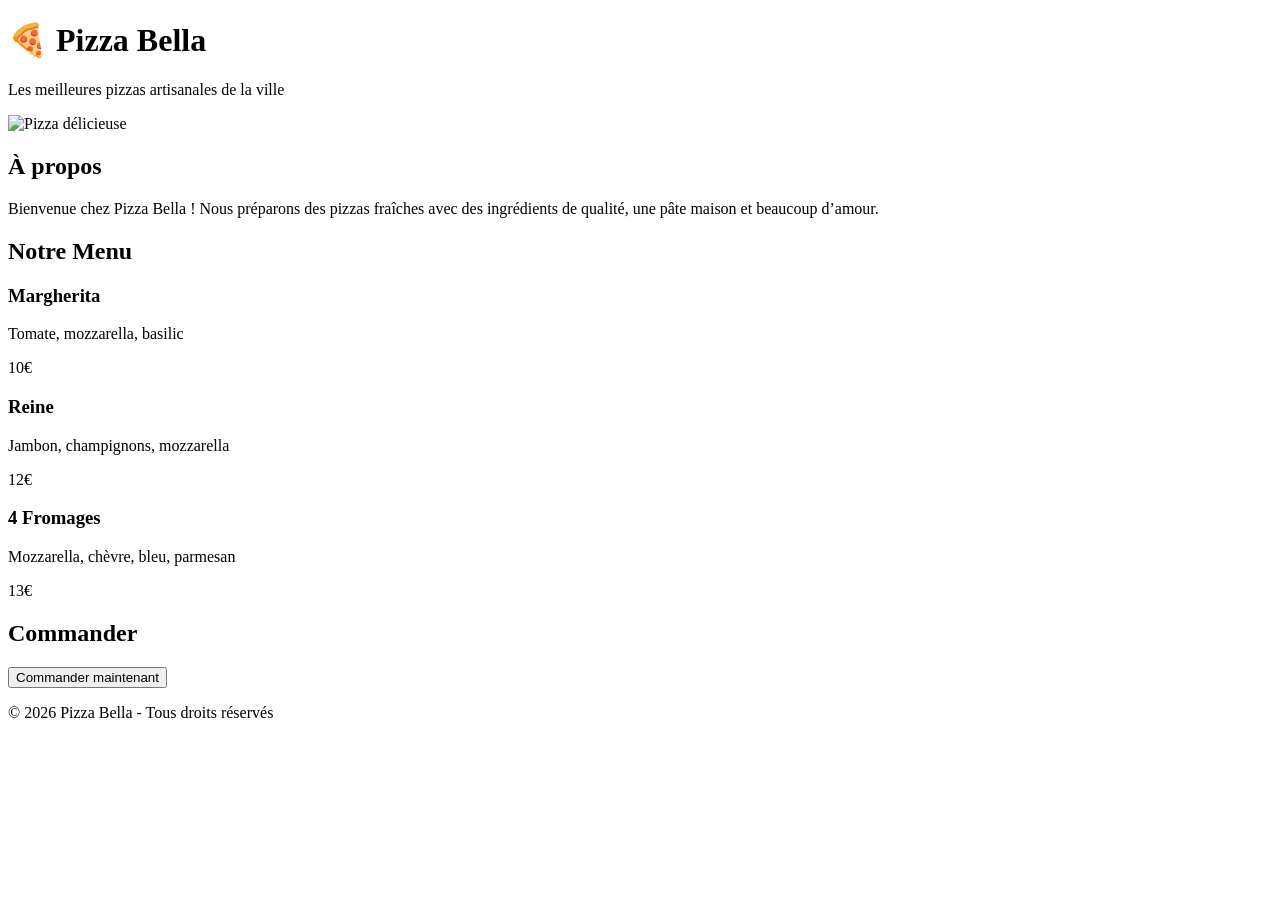
==== index.html @ 38fc57ae "Add files via upload" ====
<!DOCTYPE html>
<html lang="fr">
<head>
    <meta charset="UTF-8">
    <meta name="viewport" content="width=device-width, initial-scale=1.0">
    <title>Pizza Bella</title>
    <link rel="stylesheet" href="style.css">
</head>
<body>

    <header>
        <h1>🍕 Pizza Bella</h1>
        <p>Les meilleures pizzas artisanales de la ville</p>
    </header>

    <section class="hero">
        <img src="pizza.jpg" alt="Pizza délicieuse">
    </section>

    <section class="about">
        <h2>À propos</h2>
        <p>
            Bienvenue chez Pizza Bella !  
            Nous préparons des pizzas fraîches avec des ingrédients de qualité,
            une pâte maison et beaucoup d’amour.
        </p>
    </section>

    <section class="menu">
        <h2>Notre Menu</h2>

        <div class="pizza-card">
            <h3>Margherita</h3>
            <p>Tomate, mozzarella, basilic</p>
            <span>10€</span>
        </div>

        <div class="pizza-card">
            <h3>Reine</h3>
            <p>Jambon, champignons, mozzarella</p>
            <span>12€</span>
        </div>

        <div class="pizza-card">
            <h3>4 Fromages</h3>
            <p>Mozzarella, chèvre, bleu, parmesan</p>
            <span>13€</span>
        </div>

    </section>

    <section class="contact">
        <h2>Commander</h2>
        <button>Commander maintenant</button>
    </section>

    <footer>
        <p>© 2026 Pizza Bella - Tous droits réservés</p>
    </footer>

</body>
</html>
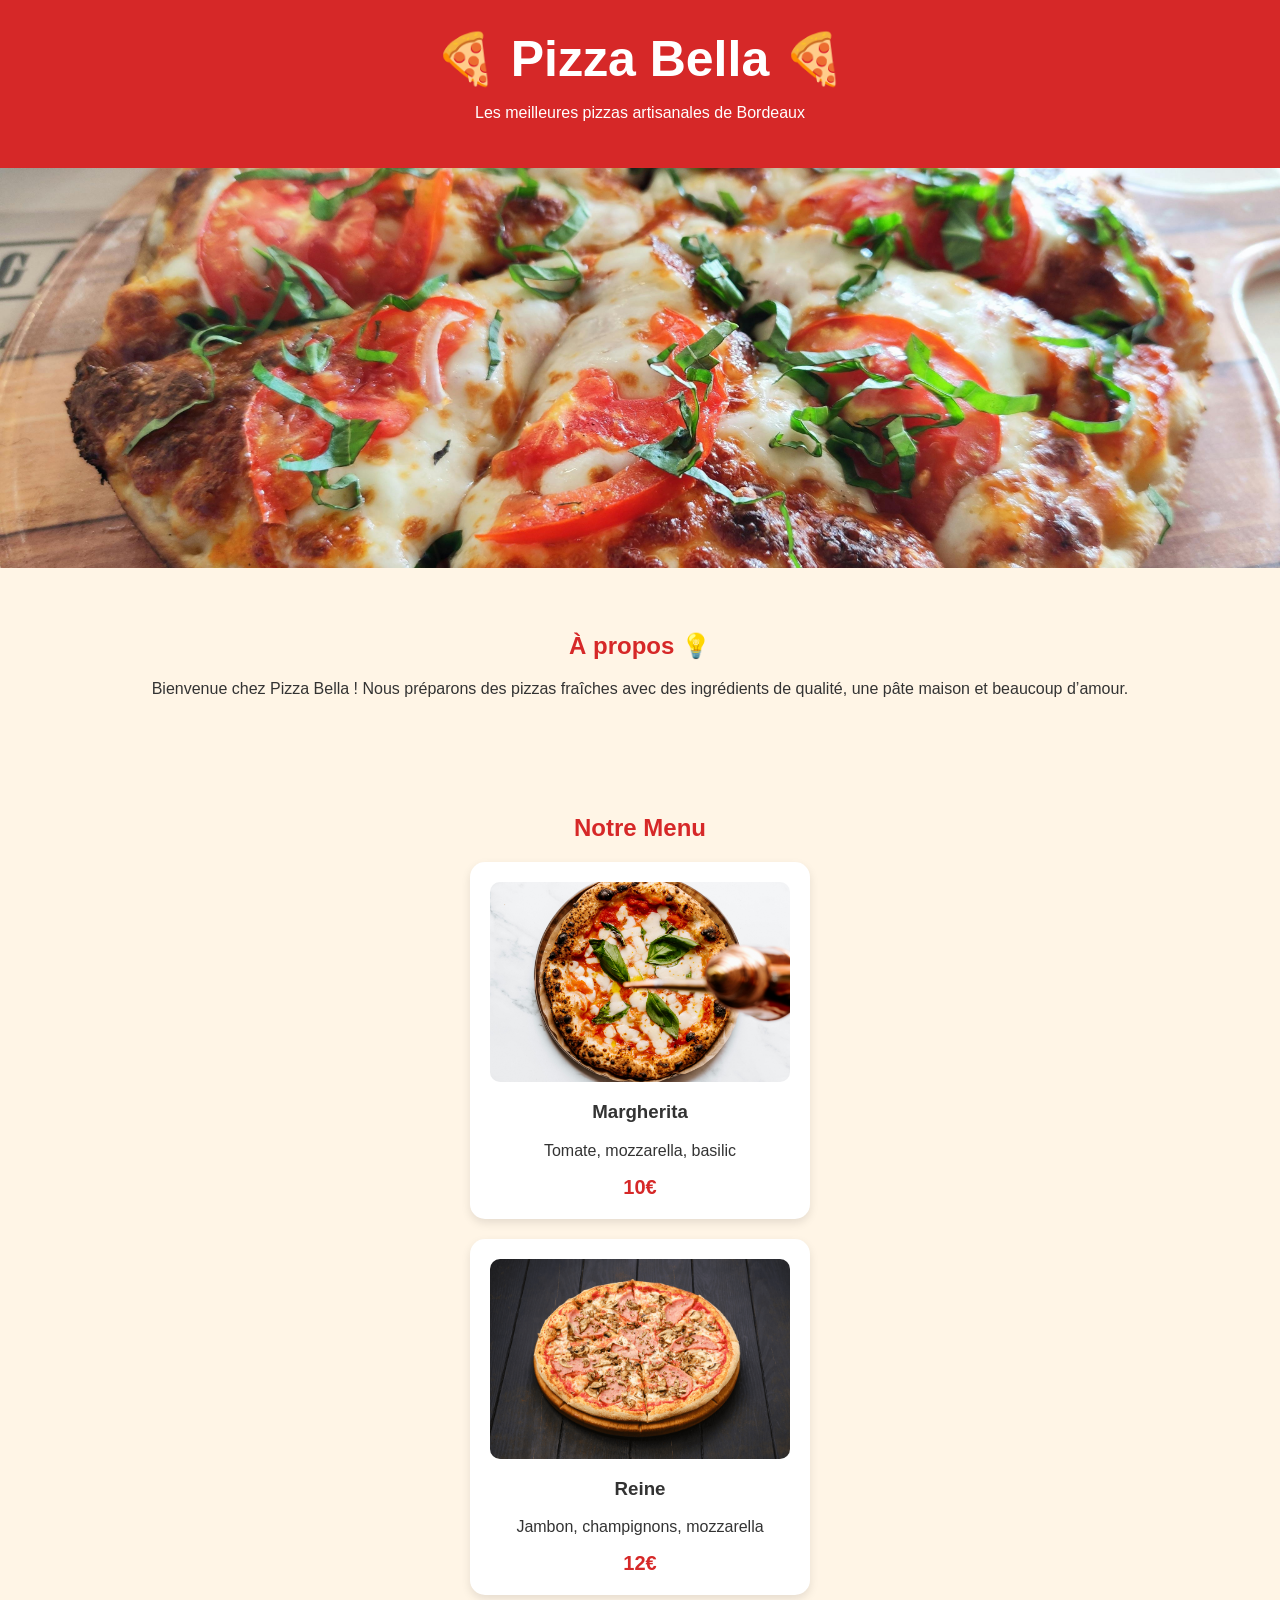
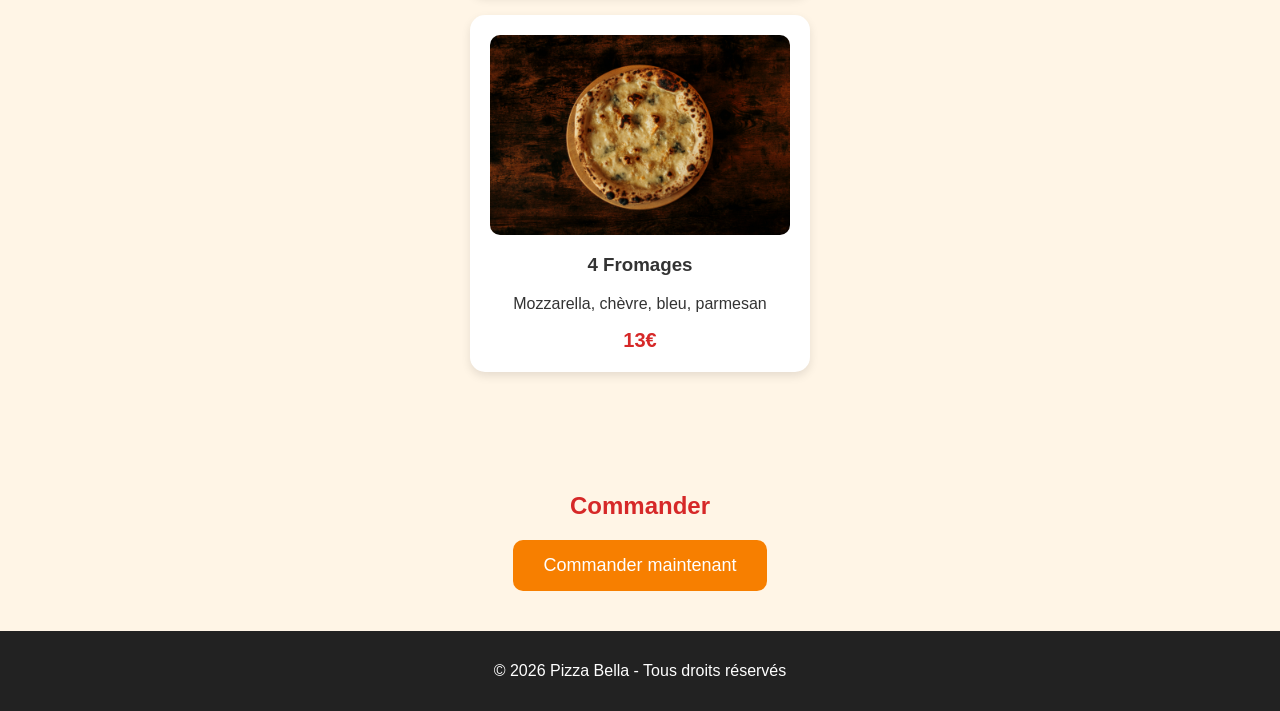
==== commit 8ff4bee3: "Add files via upload" ====
--- a/index.html
+++ b/index.html
@@ -9,8 +9,8 @@
 <body>
 
     <header>
-        <h1>🍕 Pizza Bella</h1>
-        <p>Les meilleures pizzas artisanales de la ville</p>
+        <h1>🍕 Pizza Bella 🍕</h1>
+        <p>Les meilleures pizzas artisanales de Bordeaux</p>
     </header>
 
     <section class="hero">
@@ -18,7 +18,7 @@
     </section>
 
     <section class="about">
-        <h2>À propos</h2>
+        <h2>À propos 💡</h2>
         <p>
             Bienvenue chez Pizza Bella !  
             Nous préparons des pizzas fraîches avec des ingrédients de qualité,
@@ -27,27 +27,30 @@
     </section>
 
     <section class="menu">
-        <h2>Notre Menu</h2>
+    <h2>Notre Menu</h2>
 
-        <div class="pizza-card">
-            <h3>Margherita</h3>
-            <p>Tomate, mozzarella, basilic</p>
-            <span>10€</span>
-        </div>
+    <div class="pizza-card">
+        <img src="margherita.jpg" alt="Pizza Margherita">
+        <h3>Margherita</h3>
+        <p>Tomate, mozzarella, basilic</p>
+        <span>10€</span>
+    </div>
 
-        <div class="pizza-card">
-            <h3>Reine</h3>
-            <p>Jambon, champignons, mozzarella</p>
-            <span>12€</span>
-        </div>
+    <div class="pizza-card">
+        <img src="reine.jpg" alt="Pizza Reine">
+        <h3>Reine</h3>
+        <p>Jambon, champignons, mozzarella</p>
+        <span>12€</span>
+    </div>
 
-        <div class="pizza-card">
-            <h3>4 Fromages</h3>
-            <p>Mozzarella, chèvre, bleu, parmesan</p>
-            <span>13€</span>
-        </div>
+    <div class="pizza-card">
+        <img src="4fromages.jpg" alt="Pizza 4 Fromages">
+        <h3>4 Fromages</h3>
+        <p>Mozzarella, chèvre, bleu, parmesan</p>
+        <span>13€</span>
+    </div>
 
-    </section>
+</section>
 
     <section class="contact">
         <h2>Commander</h2>
--- a/style.css
+++ b/style.css
@@ -0,0 +1,91 @@
+body {
+    margin: 0;
+    font-family: Arial, sans-serif;
+    background-color: #fff5e6;
+    color: #333;
+}
+
+/* HEADER */
+header {
+    background-color: #d62828;
+    color: white;
+    text-align: center;
+    padding: 30px;
+}
+
+header h1 {
+    margin: 0;
+    font-size: 50px;
+}
+
+/* IMAGE PRINCIPALE */
+.hero img {
+    width: 100%;
+    height: 400px;
+    object-fit: cover;
+}
+
+/* SECTIONS */
+.about,
+.menu,
+.contact {
+    padding: 40px;
+    text-align: center;
+}
+
+h2 {
+    color: #d62828;
+    margin-bottom: 20px;
+}
+
+/* MENU PIZZAS */
+.pizza-card {
+    background: white;
+    margin: 20px auto;
+    padding: 20px;
+    width: 300px;
+    border-radius: 15px;
+    box-shadow: 0 4px 10px rgba(0,0,0,0.1);
+}
+
+/* 🆕 IMAGES DANS LES CARTES */
+.pizza-card img {
+    width: 100%;
+    height: 200px;
+    object-fit: cover;
+    border-radius: 10px;
+    margin-bottom: 15px;
+}
+
+.pizza-card h3 {
+    margin-top: 0;
+}
+
+.pizza-card span {
+    font-weight: bold;
+    color: #d62828;
+    font-size: 20px;
+}
+
+/* BOUTON */
+button {
+    background-color: #f77f00;
+    color: white;
+    border: none;
+    padding: 15px 30px;
+    font-size: 18px;
+    border-radius: 10px;
+    cursor: pointer;
+}
+
+button:hover {
+    background-color: #d62828;
+}
+
+/* FOOTER */
+footer {
+    background-color: #222;
+    color: white;
+    text-align: center;
+    padding: 15px;
+}
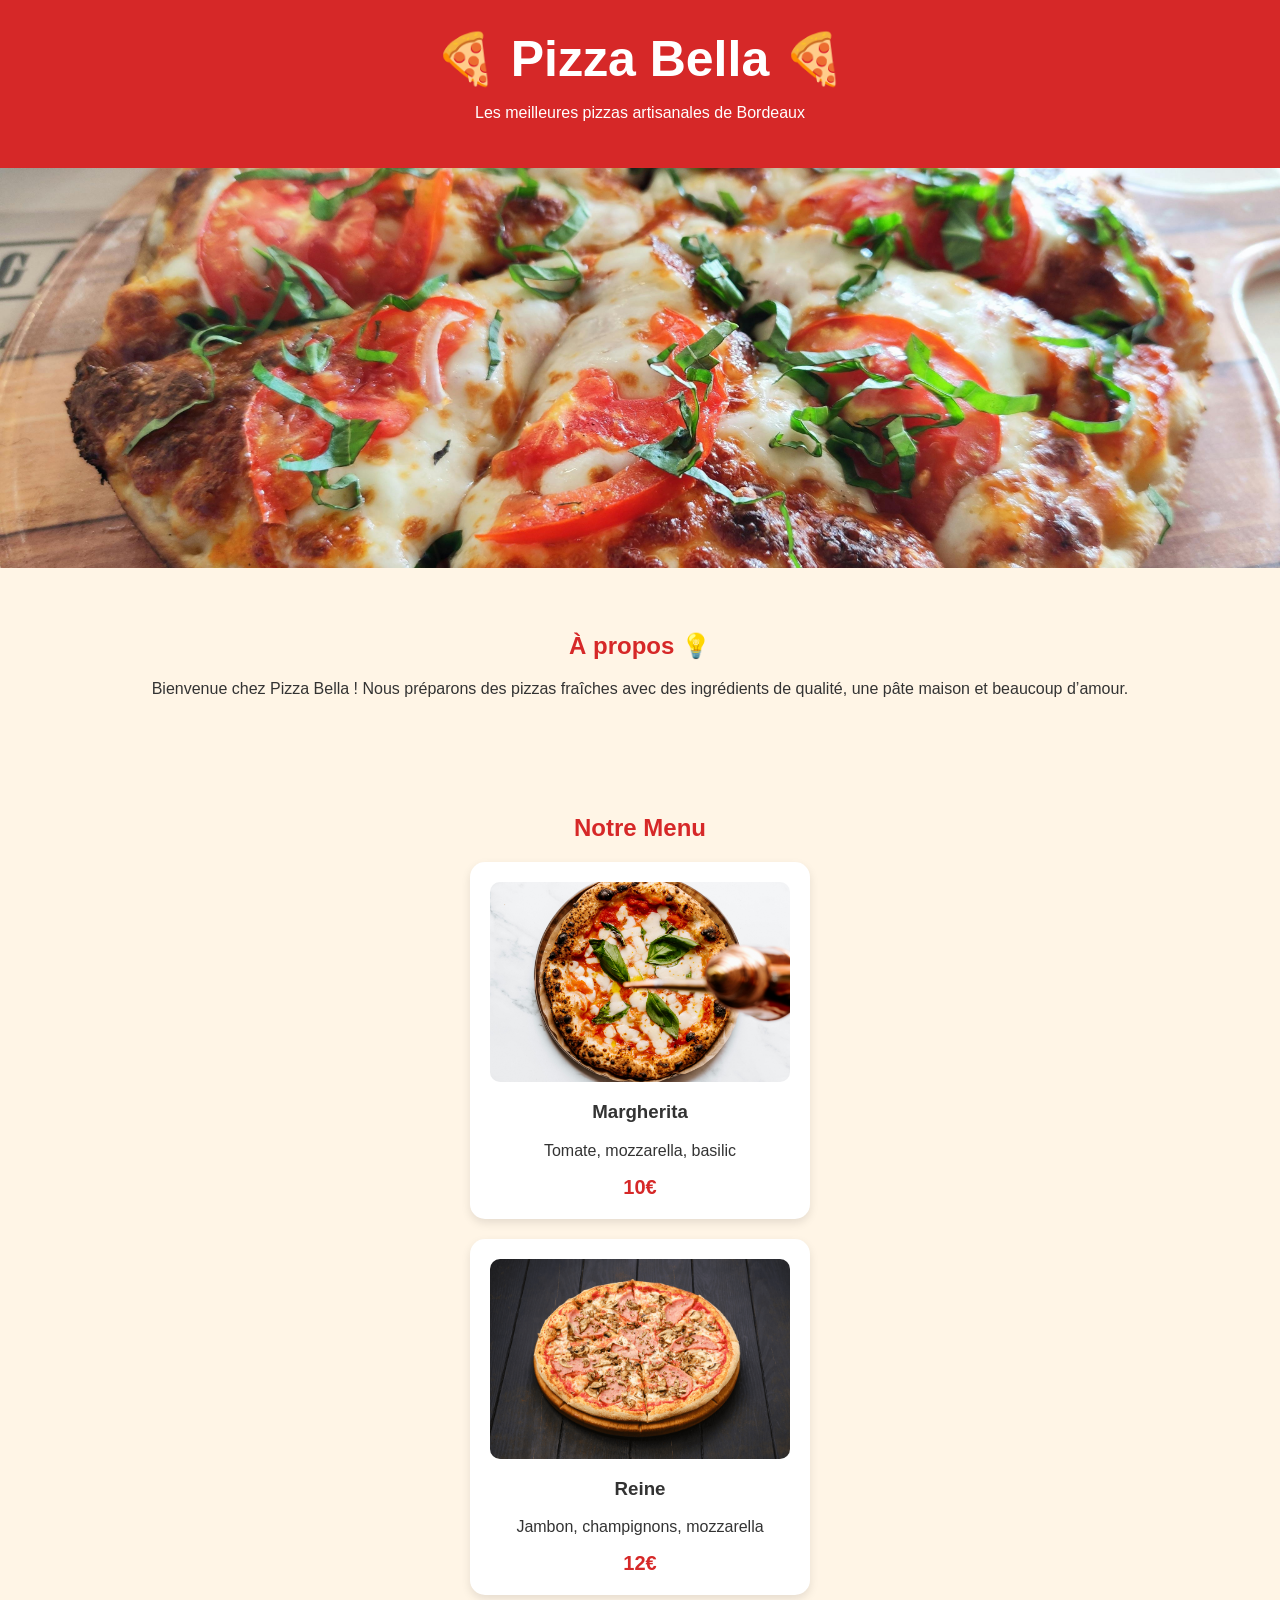
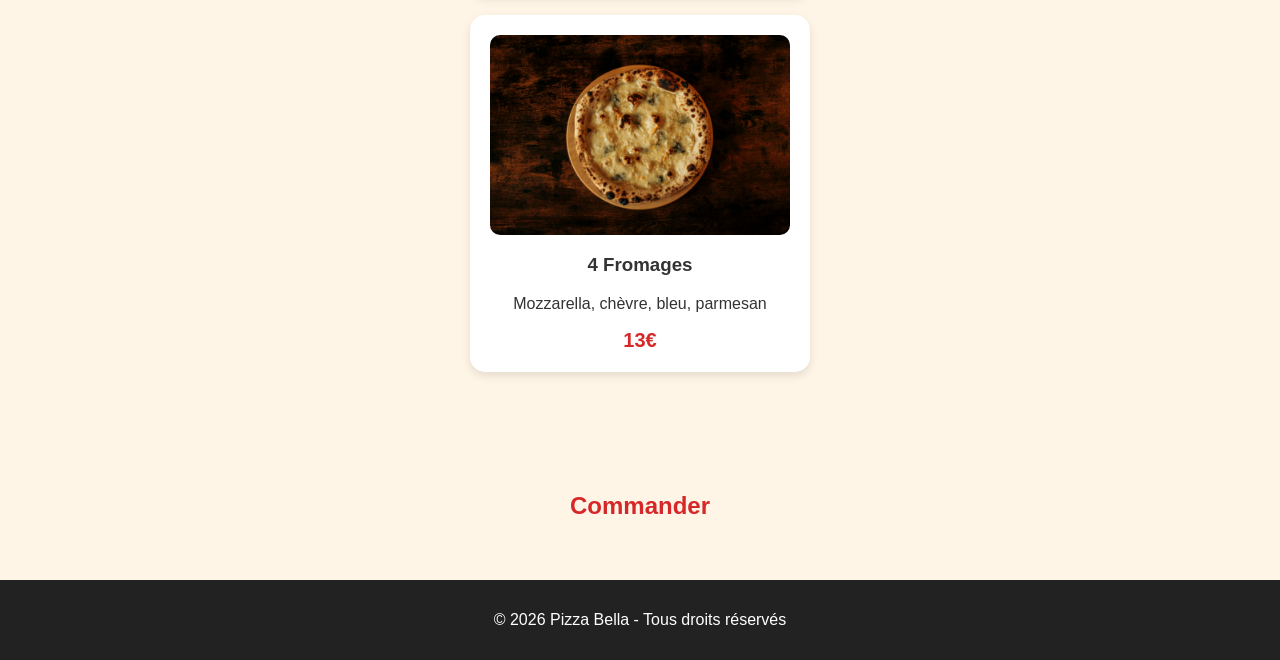
==== commit a18c8633: "Add files via upload" ====
--- a/index.html
+++ b/index.html
@@ -54,7 +54,6 @@
 
     <section class="contact">
         <h2>Commander</h2>
-        <button>Commander maintenant</button>
     </section>
 
     <footer>
